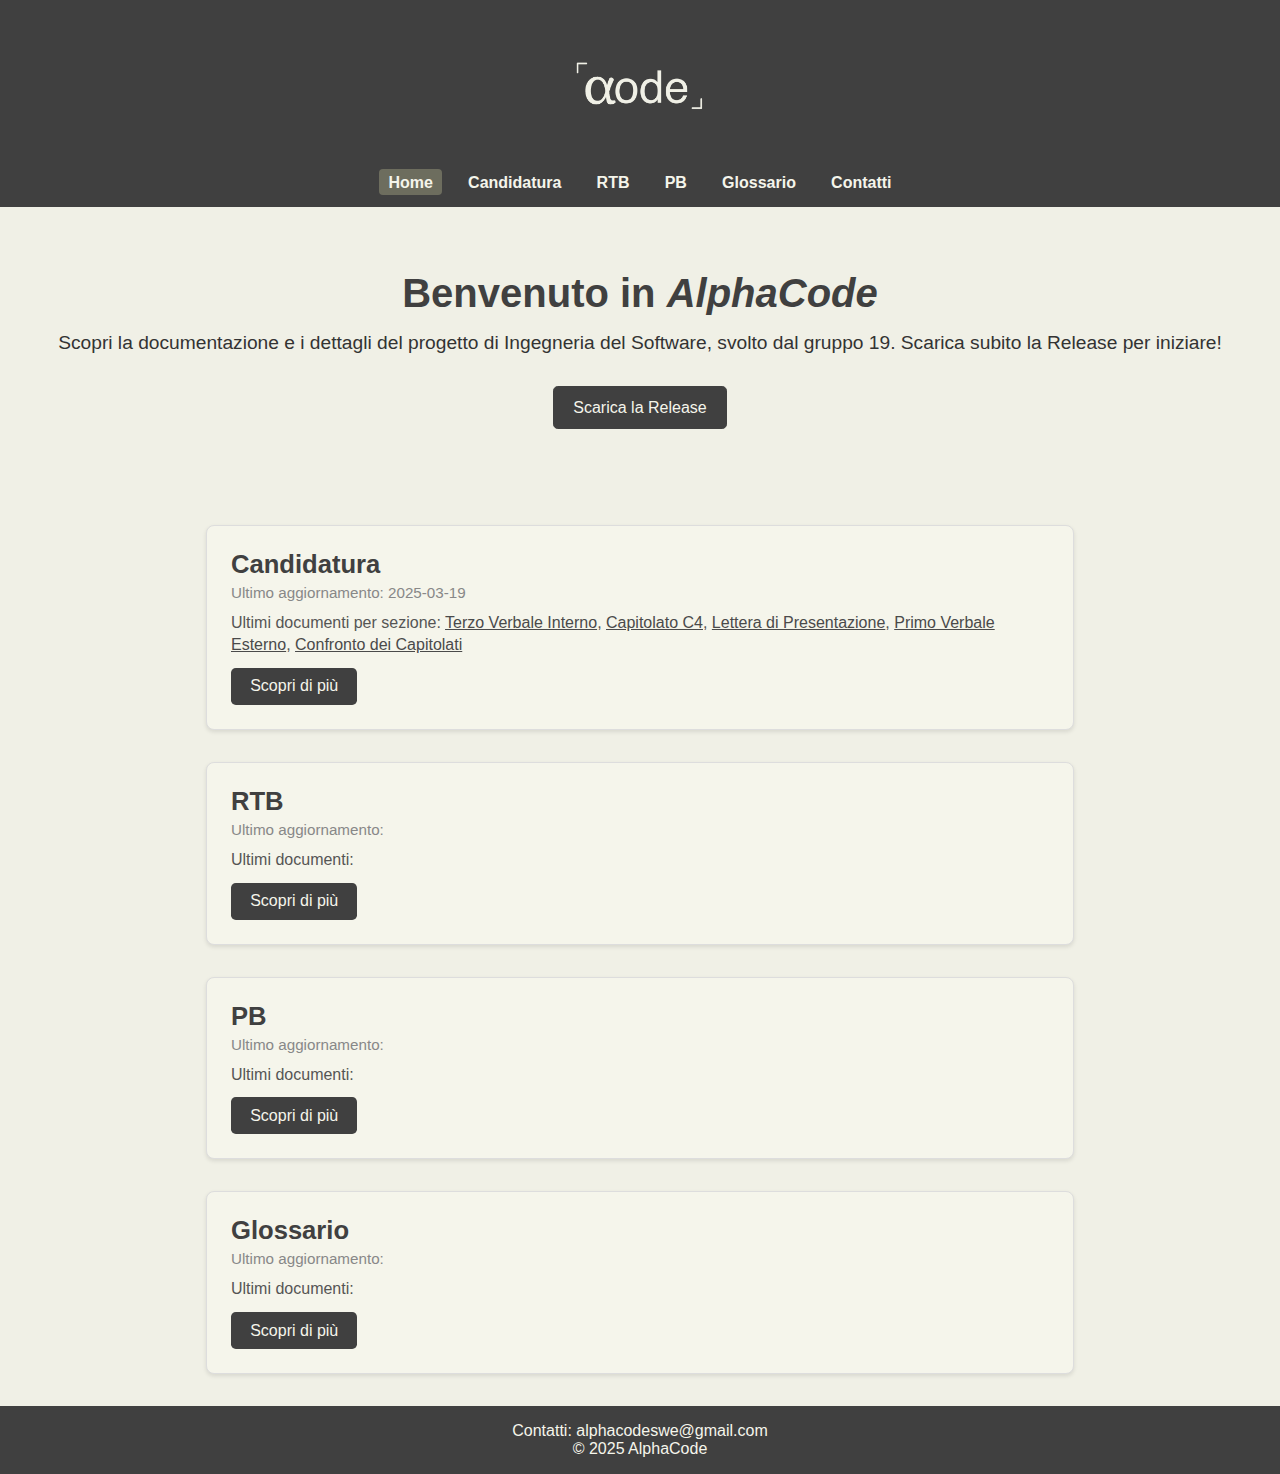
==== index.html @ 3c560c58 "Update index.html" ====
<!DOCTYPE html>
<html lang="it">
<head>
  <meta charset="UTF-8">
  <title>AlphaCode - Home</title>
  <link rel="stylesheet" href="css/style.css">
</head>
<body>
  <header class="main-header">
    <img src="images/LogoIvory.png" alt="AlphaCode Logo" class="top-logo">
    <nav class="main-nav">
      <ul>
        <li><a href="index.html" class="active">Home</a></li>
        <li><a href="pages/candidatura.html">Candidatura</a></li>
        <li><a href="pages/rtb.html">RTB</a></li>
        <li><a href="pages/pb.html">PB</a></li>
        <li><a href="pages/glossario.html">Glossario</a></li>
        <li><a href="pages/contatti.html">Contatti</a></li>
      </ul>
    </nav>
  </header>

  <main>
    <section class="hero">
      <h2>Benvenuto in <i>AlphaCode</i></h2>
      <p>Scopri la documentazione e i dettagli del progetto di Ingegneria del Software, svolto dal gruppo 19.
        Scarica subito la Release per iniziare!</p>
      <a href="docs/candidatura/release.zip" class="btn-hero">Scarica la Release</a>
    </section>

    <section class="container home-cards-container">
      <div class="horizontal-card">
        <!-- <div class="card-badge">C</div> -->
        <div class="card-content">
          <h3>Candidatura</h3>
          <div class="last-update">Ultimo aggiornamento: 2025-03-19</div>
          <p>
            Ultimi documenti per sezione: 
            <a href="https://alphacodeswe.github.io/AlphaCode-docs-file/candidatura/verbali/interni/VI_2025_03_18_v1.0.0_signed.pdf">Terzo Verbale Interno</a>,  
            <a href="https://alphacodeswe.github.io/AlphaCode-docs-file/candidatura/Capitolato_C4_signed.pdf">Capitolato C4</a>, 
            <a href="https://alphacodeswe.github.io/AlphaCode-docs-file/candidatura/LetteraPresentazione_2025_03_18_v1.0.0_signed.pdf">Lettera di Presentazione</a>,
            <a href="https://alphacodeswe.github.io/AlphaCode-docs-file/candidatura/verbali/esterni/VE_2025_03_17_v1.0.0_signed.pdf">Primo Verbale Esterno</a>,
            <a href="https://alphacodeswe.github.io/AlphaCode-docs-file/candidatura/ConfrontoCapitolati_2025_03_14_v1.1.0_signed.pdf">Confronto dei Capitolati</a>
        
               <!--
            <a href="docs/candidatura/verbali/2025-10-17_v1.1.pdf">Verbale 2025-10-17</a>
            -->
          </p>
          <a href="pages/candidatura.html" class="btn">Scopri di più</a>
        </div>
      </div>

      <div class="horizontal-card">
        <!-- <div class="card-badge">R</div> -->
        <div class="card-content">
          <h3>RTB</h3>
          <div class="last-update">Ultimo aggiornamento:</div>
          <p>
            Ultimi documenti: 
             <!--
            <a href="docs/rtb/release.zip">Release v2.0</a>, 
            <a href="docs/rtb/NormeProgetto_v2.1.pdf">Norme di Progetto</a>, 
            <a href="docs/rtb/verbali/2023-11-01_v2.0.pdf">Verbale Interno 2025-11-01</a>
            -->
          </p>
          <a href="pages/rtb.html" class="btn">Scopri di più</a>
        </div>
      </div>

      <div class="horizontal-card">
        <!-- <div class="card-badge">PB</div> -->
        <div class="card-content">
          <h3>PB</h3>
          <div class="last-update">Ultimo aggiornamento: </div>
          <p>
            Ultimi documenti: 
             <!--
            <a href="docs/pb/release.zip">Release v3.0</a>, 
            <a href="docs/pb/Glossario_v3.0.pdf">Glossario PB</a>, 
            <a href="docs/pb/verbali/2025-10-25_v1.0.pdf">Verbale Esterno 2025-10-25</a>
            -->
          </p>
          <a href="pages/pb.html" class="btn">Scopri di più</a>
        </div>
      </div>

      <div class="horizontal-card">
        <!-- <div class="card-badge">G</div> -->
        <div class="card-content">
          <h3>Glossario</h3>
          <div class="last-update">Ultimo aggiornamento: </div>
          <p>
            Ultimi documenti: 
            <!--
            <a href="docs/rtb/Glossario_v2.0.pdf">Glossario_v2.0.pdf</a>, 
            nuovi termini e definizioni
            -->
          </p>
          <a href="pages/glossario.html" class="btn">Scopri di più</a>
        </div>
      </div>
    </section>
  </main>

  <footer class="main-footer">
    <p>Contatti: <a href="mailto:alphacodeswe@gmail.com">alphacodeswe@gmail.com</a></p>
    <p>&copy; 2025 AlphaCode</p>
  </footer>

  <script src="js/script.js"></script>
</body>
</html>
---- css/style.css ----
:root {
  /* Neutral Warm Palette */
  --primary-bg: #404040;       /* Charcoal Gray - Header/Footer */
  --hover-bg: #6d6d5e;         /* Taupe Gray - Hover states */
  --secondary-bg: #5a5a4b;     /* Warm Medium Gray - Secondary elements */
  --primary-text: #333333;     /* Dark Gray - Main text */
  --light-text: #f5f5eb;       /* Soft Ivory - Text on dark */
  --accent-color: #404040;     /* Dark Gray - Buttons/Borders */
  --accent-hover: #5a5a4b;     /* Medium Taupe - Button hover */
  --active-color: #6d6d5e;     /* Warm Gray - Active links */
  --visited-color: #5a5a4b;    /* Matching secondary color */
  --background: #f0f0e6;       /* Warm Off-White - Page background */
  --link-default: #4a4a4a;     /* Slightly lighter than primary text */
}


* {
  margin: 0;
  padding: 0;
  box-sizing: border-box;
}
html, body {
  min-height: 100%;
}
body {
  display: flex;
  flex-direction: column;
  min-height: 100vh;
  overflow-y: auto;
  font-family: Arial, sans-serif;
  background: var(--background);
  color: var(--primary-text);
}
main {
  flex: 1 0 auto;
}

/* HEADER */
.main-header {
  background: var(--primary-bg);
  color: var(--light-text);
  padding: 1rem;
  text-align: center;
}
.main-header img {
  max-width: 150px;
  height: auto;
  display: block;
  margin: 0 auto;
}
.main-header h1 {
  margin-bottom: 0.5rem;
}

/* NAVIGAZIONE */
.main-nav ul {
  list-style: none;
  display: flex;
  justify-content: center;
  gap: 1rem;
  margin-top: 0.5rem;
}
.main-nav ul li a {
  color: var(--light-text);
  text-decoration: none;
  font-weight: bold;
  padding: 0.3rem 0.6rem;
  border-radius: 4px;
  transition: background 0.2s;
}
.main-nav ul li a:hover,
.main-nav ul li a.active {
  background: var(--hover-bg);
}

/* CONTENITORE GENERALE */
.container {
  max-width: 900px;
  margin: 2rem auto;
  padding: 0 1rem;
}

/* FOOTER */
.main-footer {
  background: var(--primary-bg);
  color: var(--light-text);
  text-align: center;
  padding: 1rem;
  flex-shrink: 0;
}
.main-footer a {
  color: var(--light-text); 
  text-decoration: none; 
}

.main-footer a:hover {
  text-decoration: underline; 
  color: var(--light-text); 
}


/* SEZIONE CONTATTI E CHI-SIAMO */
.section-contact h2,
.section-chi-siamo h2 {
  text-align: center;
  font-size: 2.5rem;
  color: var(--primary-bg);
  margin-bottom: 1.5rem;
}

/* GRIGLIA TEAM (BIG e 3x2) */
.team-big-cards {
  display: grid;
  grid-template-columns: 1fr 1fr;
  gap: 2rem;
  margin-top: 2rem;
}
.team-big-cards .card {
  background: var(--light-text);
  border: 1px solid #ddd;
  padding: 2rem;
  box-shadow: 0 2px 4px rgba(0, 0, 0, 0.1);
  border-radius: 0.5rem;
  max-width: 100%;
  font-size: 1.1rem;
}
.team-big-cards .card h3 {
  margin-bottom: 0.5rem;
  color: var(--primary-bg);
  text-align: center;
  font-size: 1.3rem;
}
.team-big-cards .card p {
  margin-bottom: 0.5rem;
  color: #555;
}
.team-grid-3x2 {
  display: grid;
  grid-template-columns: repeat(3, 1fr);
  gap: 2rem;
  margin-top: 2rem;
}
.team-grid-3x2 .card {
  background: var(--light-text);
  border: 1px solid #ddd;
  padding: 1rem;
  box-shadow: 0 2px 4px rgba(0, 0, 0, 0.1);
  border-radius: 0.5rem;
  max-width: 300px;
}
.team-grid-3x2 .card h3 {
  margin-bottom: 0.5rem;
  color: var(--primary-bg);
  text-align: center;
}
.team-grid-3x2 .card p {
  margin-bottom: 0.5rem;
  color: #555;
}
.team-grid-3x2 .card a {
  color: var(--primary-bg);
  text-decoration: none;
  transition: color 0.2s;
}
.team-grid-3x2 .card a:hover {
  text-decoration: underline;
  color: var(--hover-bg);
}

/* SEZIONE GLOSSARIO */
.section-glossary {
  margin-top: 2rem;
}
.alphabet-nav {
  text-align: center;
  margin: 1.5rem 0 2rem;
}
.alphabet-nav a {
  display: inline-block;
  margin: 0.25rem;
  padding: 0.5rem 0.75rem;
  background: transparent;
  color: var(--primary-bg);
  border: 2px solid var(--primary-bg);
  text-decoration: none;
  border-radius: 4px;
  font-weight: bold;
  transition: background 0.2s, color 0.2s;
}
.alphabet-nav a:hover {
  background: var(--primary-bg);
  color: var(--light-text);
}
.alphabet-nav a:visited {
  background: transparent;
  color: var(--primary-bg);
  border: 2px solid var(--primary-bg);
}
.letter-section {
  margin-bottom: 2rem;
}
.letter-section h2 {
  font-size: 1.5rem;
  color: var(--primary-bg);
  margin-bottom: 1rem;
  border-bottom: 1px solid #ddd;
  padding-bottom: 0.5rem;
}
.letter-section dl {
  margin-left: 1rem;
}
.letter-section dt {
  font-weight: bold;
  margin-top: 1rem;
  color: var(--primary-text);
}
.letter-section dd {
  margin: 0 0 1rem 1rem;
  line-height: 1.5;
  color: #555;
}

/* SEZIONE DOCUMENTI (Candidatura, RTB, PB, …) */
.section-doc h2 {
  text-align: center;
  font-size: 2rem;
  margin-bottom: 1.5rem;
  color: var(--primary-bg);
}
.section-doc .intro {
  font-size: 1rem;
  color: #555;
  margin-bottom: 1.5rem;
}
.doc-grid-release {
  display: grid;
  grid-template-columns: 1fr;
  gap: 2rem;
  margin-bottom: 2rem;
}
.doc-grid-release .doc-card {
  width: 100%;
  text-align: center;
  background: var(--light-text);
  border: 1px solid #ddd;
  padding: 1rem;
  border-radius: 0.5rem;
  box-shadow: 0 2px 4px rgba(0,0,0,0.1);
}
.doc-grid-bottom {
  display: grid;
  grid-template-columns: repeat(3, 1fr);
  gap: 2rem;
}
.doc-card {
  background: var(--light-text);
  border: 1px solid #ddd;
  padding: 1rem;
  border-radius: 0.5rem;
  box-shadow: 0 2px 4px rgba(0,0,0,0.1);
}
.doc-card h3 {
  margin-bottom: 0.5rem;
  color: var(--primary-bg);
  text-align: center;
}
.doc-card p {
  margin-bottom: 0.5rem;
  color: #555;
}
.doc-card a {
  color: var(--primary-bg);
  text-decoration: none;
  transition: color 0.2s;
}
.doc-card a:hover {
  text-decoration: underline;
  color: var(--hover-bg);
}
.doc-subblock {
  margin-bottom: 1rem;
}
.doc-subblock h4 {
  margin-bottom: 0.5rem;
  color: var(--primary-text);
}
.doc-subblock ul {
  list-style: inside square;
  margin-left: 1rem;
  margin-top: 0.5rem;
}

/* SEZIONE HERO (HOME) */
.hero {
  text-align: center;
  padding: 4rem 1rem;
  /* background: #dadada; */
  margin-bottom: 2rem;
}
.hero h2 {
  font-size: 2.5rem;
  margin-bottom: 1rem;
  color: var(--primary-bg);
}
.hero p {
  font-size: 1.2rem;
  margin-bottom: 2rem;
  color: var(--primary-text);
}
.hero a {
  display: inline-block;
  padding: 0.7rem 1.2rem;
  background: var(--primary-bg); /* Usa il colore principale */
  color: var(--light-text);
  text-decoration: none;
  border-radius: 0.3rem;
  transition: background 0.3s, transform 0.1s;
  border: 1px solid var(--primary-bg); /* Bordo per visibilità */
}

.hero a:hover {
  background: var(--hover-bg); /* Stesso comportamento dei bottoni sotto */
  color: var(--light-text);
  transform: scale(1.05);
}

.hero a:active {
  background: var(--secondary-bg); /* Leggermente più scuro quando cliccato */
  color: var(--light-text);
  transform: scale(0.98);
}


/* HOME: CARD ORIZZONTALI */
.home-cards-container {
  display: flex;
  flex-direction: column;
  gap: 2rem;
  margin-bottom: 2rem;
}
.horizontal-card {
  display: flex;
  align-items: center;
  background: var(--light-text);
  border: 1px solid #ddd;
  border-radius: 0.5rem;
  box-shadow: 0 2px 4px rgba(0,0,0,0.1);
  padding: 1.5rem;
}
.horizontal-card .card-badge {
  flex: 0 0 100px;
  width: 100px;
  height: 100px;
  background: var(--primary-bg);
  border-radius: 50%;
  color: var(--light-text);
  font-size: 1.5rem;
  display: flex;
  align-items: center;
  justify-content: center;
  margin-right: 1.5rem;
}
.horizontal-card .card-content {
  flex: 1;
}
.horizontal-card .card-content h3 {
  margin-bottom: 0.3rem;
  color: var(--primary-bg);
  font-size: 1.6rem;
}
.horizontal-card .card-content .last-update {
  font-size: 0.95rem;
  color: #888;
  margin-bottom: 0.7rem;
}
.horizontal-card .card-content p {
  margin-bottom: 0.7rem;
  color: #555;
  line-height: 1.4;
}
.horizontal-card .card-content a.btn {
  display: inline-block;
  padding: 0.6rem 1.2rem;
  background: var(--accent-color);
  color: var(--light-text);
  text-decoration: none;
  border-radius: 0.3rem;
  transition: background 0.3s;
}
.horizontal-card .card-content a.btn:hover {
  background: var(--accent-hover);
}

/* SEZIONE CONTATTI (GRADIENT) */
.contact-section {
  background: linear-gradient(135deg, #8e8e8e, #c2c2c2);
  padding: 3rem 1rem;
  color: var(--light-text);
  text-align: center;
  border-radius: 0.5rem;
  margin-bottom: 2rem;
}
.contact-section h3 {
  font-size: 2rem;
  margin-bottom: 1rem;
  color: #f5f5f5;
}
.contact-form {
  max-width: 700px;
  margin: 0 auto;
  text-align: left;
}
.form-row {
  display: flex;
  flex-wrap: wrap;
  gap: 1rem;
  margin-bottom: 1rem;
}
.form-column {
  flex: 1 1 calc(50% - 1rem);
  display: flex;
  flex-direction: column;
}
.contact-form label {
  font-weight: bold;
  margin-bottom: 0.3rem;
  color: #f5f5f5;
}
.contact-form input[type="text"],
.contact-form input[type="email"],
contact-form textarea {
  padding: 0.5rem;
  border: none;
  border-radius: 4px;
  outline: none;
  margin-bottom: 0.8rem;
  font-size: 1rem;
  background: #f5f5f5;
  color: #333;
}
.contact-form textarea {
  resize: vertical;
  min-height: 120px;
}
.submit-btn {
  display: inline-block;
  padding: 0.7rem 1.5rem;
  font-size: 1rem;
  font-weight: bold;
  color: #f5f5f5;
  background: var(--accent-color);
  border: none;
  border-radius: 4px;
  cursor: pointer;
  transition: opacity 0.3s;
  margin-top: 0.5rem;
}
.submit-btn:hover {
  opacity: 0.9;
}
/* LINK GLOBALI */
a {
  color: var(--link-default);
  transition: color 0.3s;
}
nav a.clicked {
  color: var(--active-color);
}
a:hover {
  color: var(--hover-bg);
}
a:visited {
  color: var(--visited-color);
}
a:active {
  color: var(--active-color);
}
.company-logo {
  max-width: 80%; /* Adatta la dimensione alla card */
  height: auto;
  display: block;
  margin: 1rem auto 0 auto; /* Centra il logo */
  max-height: 100px; /* Imposta un’altezza massima per evitare che diventi troppo grande */
  object-fit: contain; /* Mantiene la proporzione senza distorsioni */
}


.company-logo:hover {
  opacity: 1;  /* Rende il logo pienamente visibile al passaggio del mouse */
}
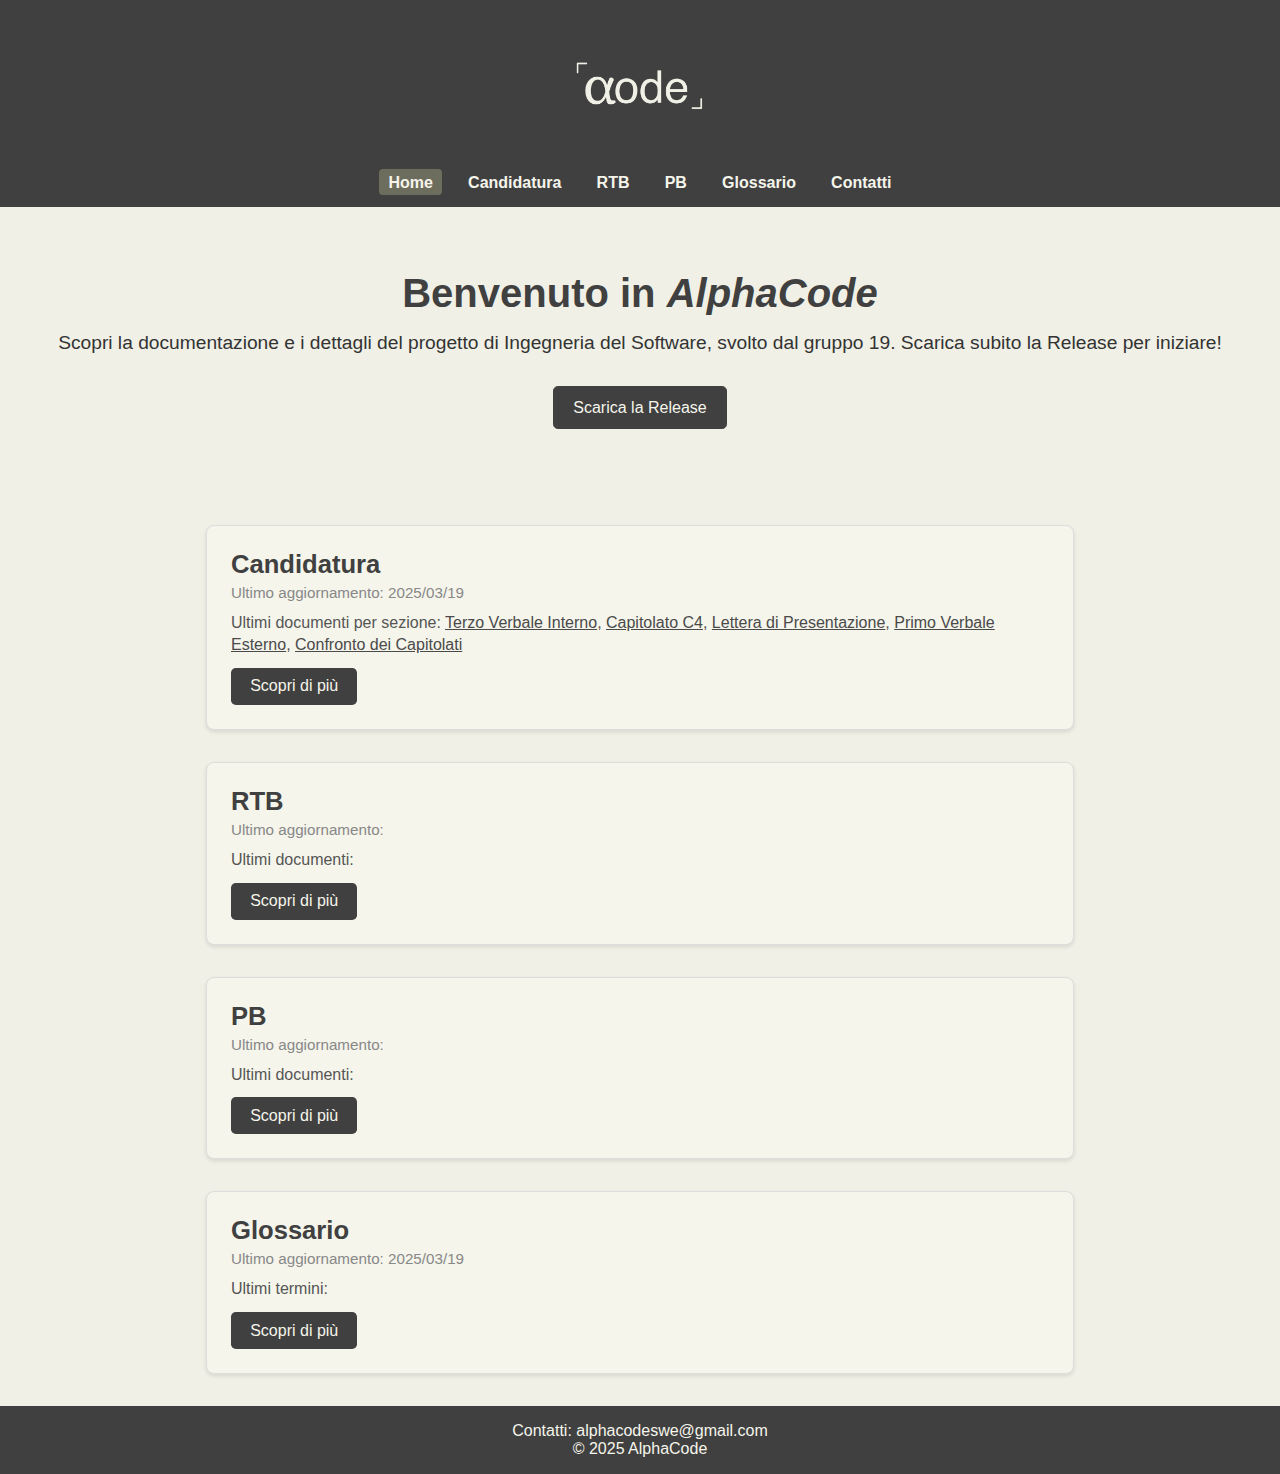
==== commit 53cff187: "Update index.html" ====
--- a/index.html
+++ b/index.html
@@ -33,7 +33,7 @@
         <!-- <div class="card-badge">C</div> -->
         <div class="card-content">
           <h3>Candidatura</h3>
-          <div class="last-update">Ultimo aggiornamento: 2025-03-19</div>
+          <div class="last-update">Ultimo aggiornamento: 2025/03/19</div>
           <p>
             Ultimi documenti per sezione: 
             <a href="https://alphacodeswe.github.io/AlphaCode-docs-file/candidatura/verbali/interni/VI_2025_03_18_v1.0.0_signed.pdf">Terzo Verbale Interno</a>,  
@@ -88,9 +88,9 @@
         <!-- <div class="card-badge">G</div> -->
         <div class="card-content">
           <h3>Glossario</h3>
-          <div class="last-update">Ultimo aggiornamento: </div>
+          <div class="last-update">Ultimo aggiornamento: 2025/03/19</div>
           <p>
-            Ultimi documenti: 
+            Ultimi termini: 
             <!--
             <a href="docs/rtb/Glossario_v2.0.pdf">Glossario_v2.0.pdf</a>, 
             nuovi termini e definizioni
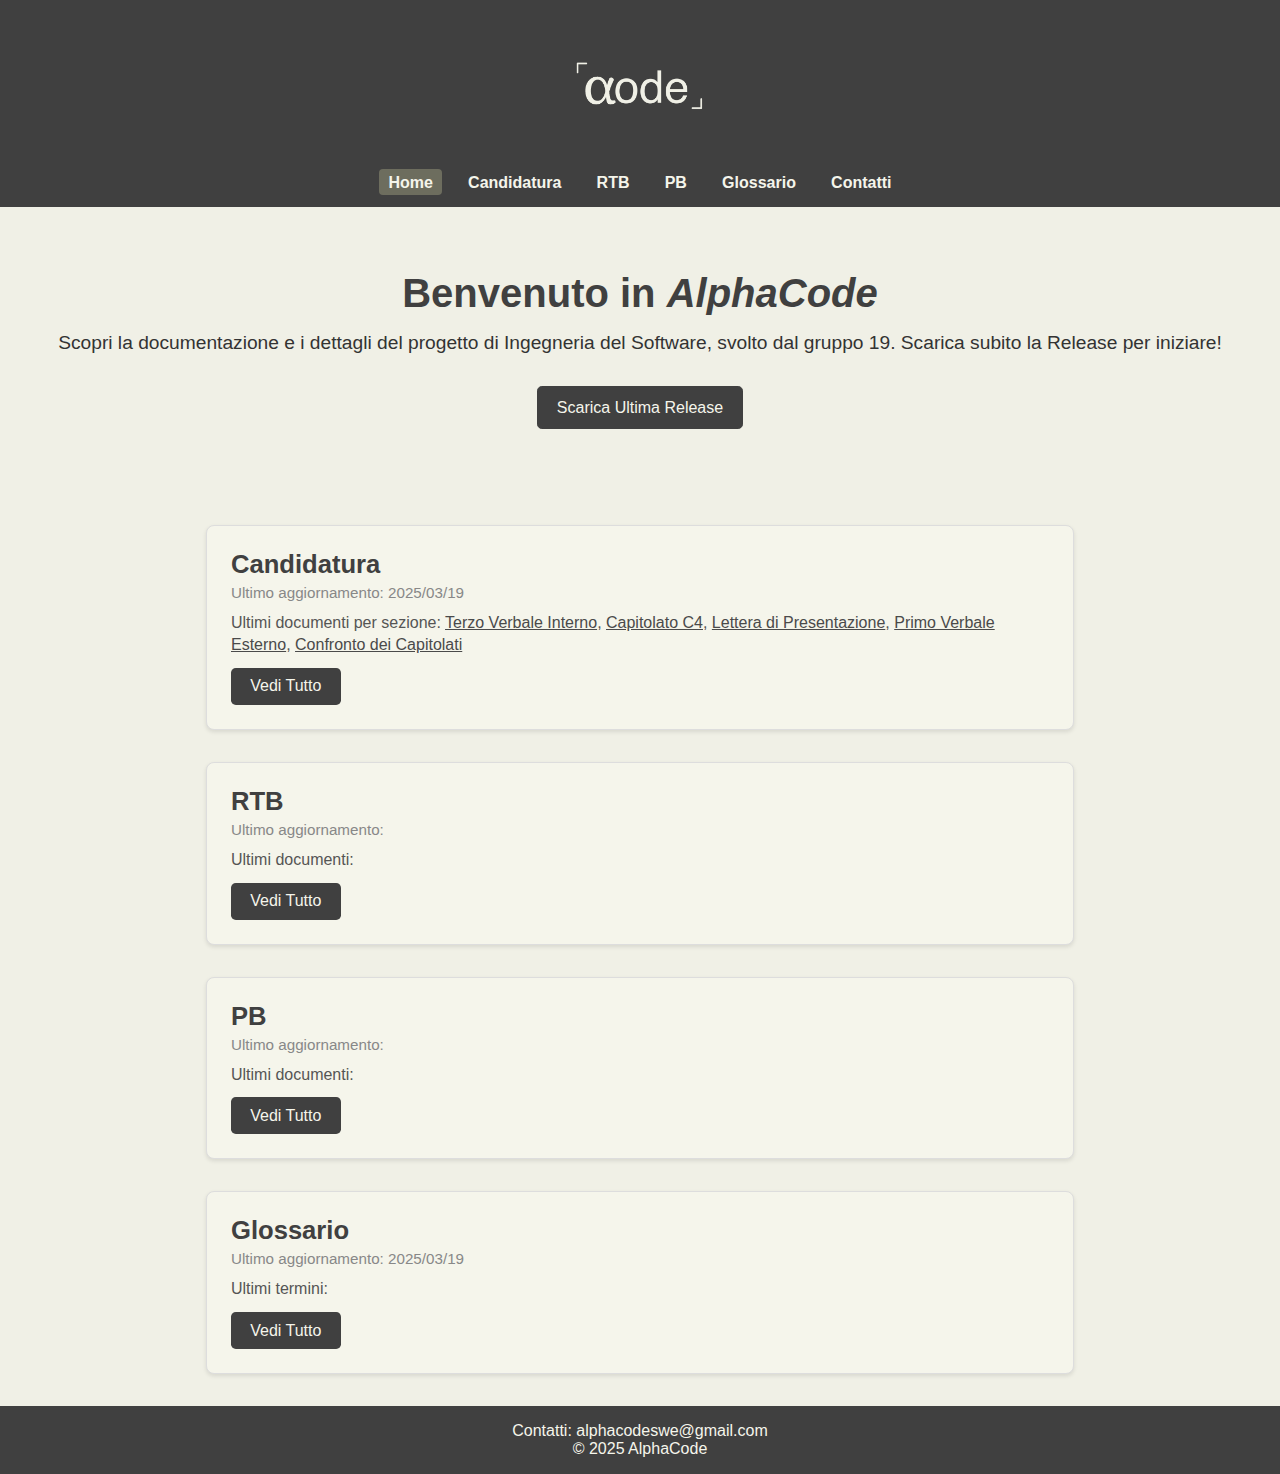
==== commit 4eae1282: "Update index.html" ====
--- a/index.html
+++ b/index.html
@@ -4,6 +4,7 @@
   <meta charset="UTF-8">
   <title>AlphaCode - Home</title>
   <link rel="stylesheet" href="css/style.css">
+  <link rel="icon" type="image/png" href="images/favicon.png">
 </head>
 <body>
   <header class="main-header">
@@ -25,7 +26,7 @@
       <h2>Benvenuto in <i>AlphaCode</i></h2>
       <p>Scopri la documentazione e i dettagli del progetto di Ingegneria del Software, svolto dal gruppo 19.
         Scarica subito la Release per iniziare!</p>
-      <a href="docs/candidatura/release.zip" class="btn-hero">Scarica la Release</a>
+      <a href="https://github.com/AlphaCodeSWE/AlphaCode-docs-file/releases/download/candidatura/candidatura-release.zip" class="btn-hero">Scarica Ultima Release</a>
     </section>
 
     <section class="container home-cards-container">
@@ -46,7 +47,7 @@
             <a href="docs/candidatura/verbali/2025-10-17_v1.1.pdf">Verbale 2025-10-17</a>
             -->
           </p>
-          <a href="pages/candidatura.html" class="btn">Scopri di più</a>
+          <a href="pages/candidatura.html" class="btn">Vedi Tutto</a>
         </div>
       </div>
 
@@ -63,7 +64,7 @@
             <a href="docs/rtb/verbali/2023-11-01_v2.0.pdf">Verbale Interno 2025-11-01</a>
             -->
           </p>
-          <a href="pages/rtb.html" class="btn">Scopri di più</a>
+          <a href="pages/rtb.html" class="btn">Vedi Tutto</a>
         </div>
       </div>
 
@@ -80,7 +81,7 @@
             <a href="docs/pb/verbali/2025-10-25_v1.0.pdf">Verbale Esterno 2025-10-25</a>
             -->
           </p>
-          <a href="pages/pb.html" class="btn">Scopri di più</a>
+          <a href="pages/pb.html" class="btn">Vedi Tutto</a>
         </div>
       </div>
 
@@ -96,7 +97,7 @@
             nuovi termini e definizioni
             -->
           </p>
-          <a href="pages/glossario.html" class="btn">Scopri di più</a>
+          <a href="pages/glossario.html" class="btn">Vedi Tutto</a>
         </div>
       </div>
     </section>
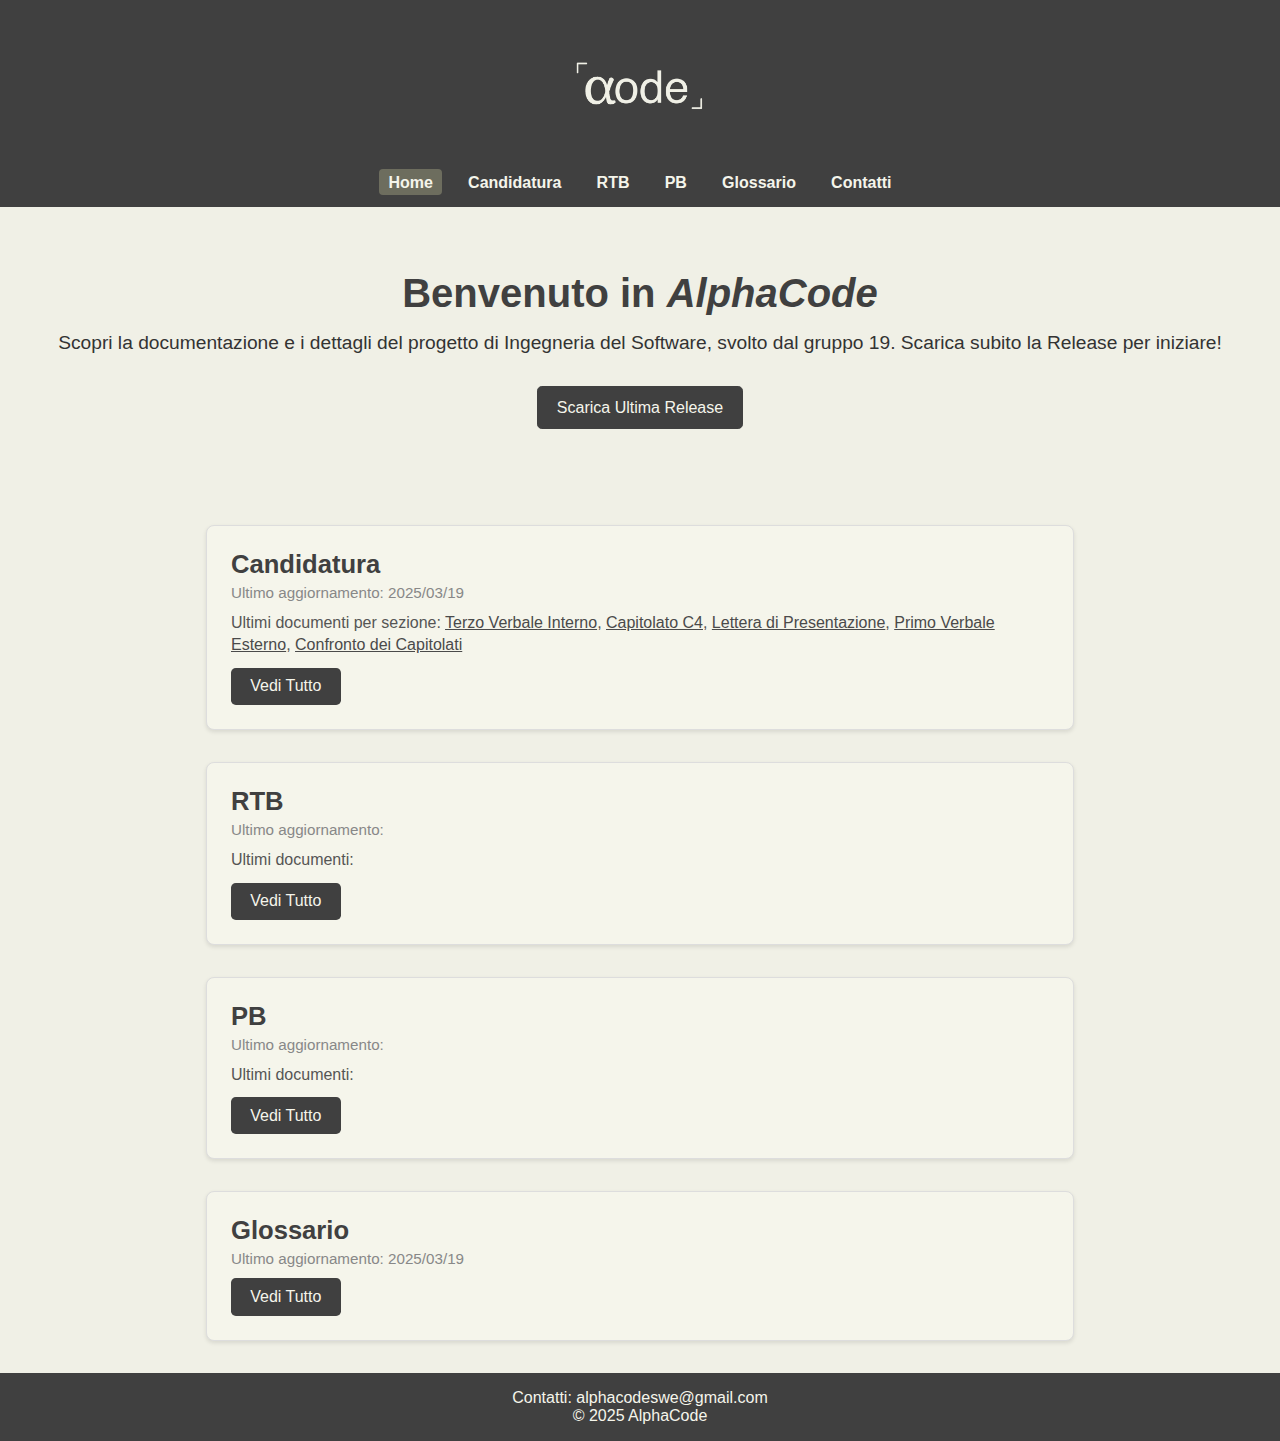
==== commit bceacd98: "Update index.html" ====
--- a/index.html
+++ b/index.html
@@ -90,13 +90,7 @@
         <div class="card-content">
           <h3>Glossario</h3>
           <div class="last-update">Ultimo aggiornamento: 2025/03/19</div>
-          <p>
-            Ultimi termini: 
-            <!--
-            <a href="docs/rtb/Glossario_v2.0.pdf">Glossario_v2.0.pdf</a>, 
-            nuovi termini e definizioni
-            -->
-          </p>
+          
           <a href="pages/glossario.html" class="btn">Vedi Tutto</a>
         </div>
       </div>
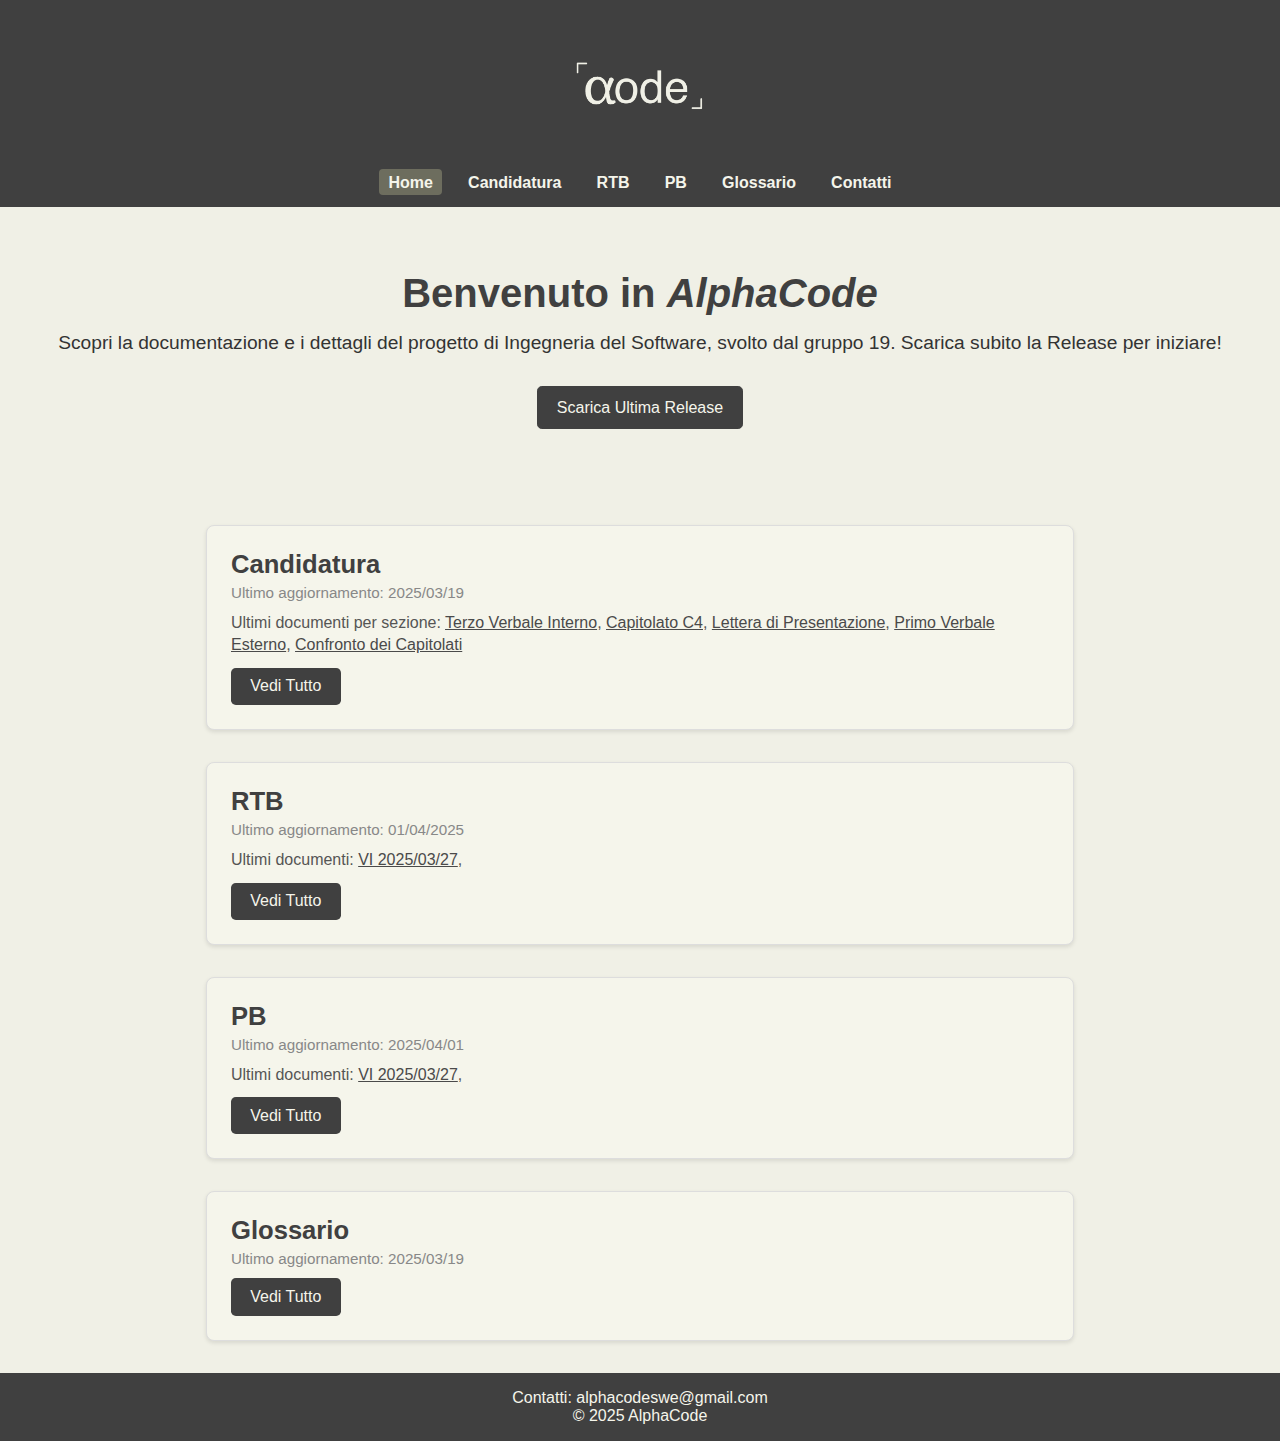
==== commit 746c2707: "Update index.html" ====
--- a/index.html
+++ b/index.html
@@ -55,11 +55,12 @@
         <!-- <div class="card-badge">R</div> -->
         <div class="card-content">
           <h3>RTB</h3>
-          <div class="last-update">Ultimo aggiornamento:</div>
+          <div class="last-update">Ultimo aggiornamento: 01/04/2025</div>
           <p>
             Ultimi documenti: 
-             <!--
-            <a href="docs/rtb/release.zip">Release v2.0</a>, 
+          
+            <a href="https://alphacodeswe.github.io/AlphaCode-docs-file/rtb/interni/verbali/VI_2025_03_27_v1.1.0_signed.pdf">VI 2025/03/27</a>, 
+            <!--
             <a href="docs/rtb/NormeProgetto_v2.1.pdf">Norme di Progetto</a>, 
             <a href="docs/rtb/verbali/2023-11-01_v2.0.pdf">Verbale Interno 2025-11-01</a>
             -->
@@ -72,11 +73,12 @@
         <!-- <div class="card-badge">PB</div> -->
         <div class="card-content">
           <h3>PB</h3>
-          <div class="last-update">Ultimo aggiornamento: </div>
+          <div class="last-update">Ultimo aggiornamento: 2025/04/01 </div>
           <p>
             Ultimi documenti: 
+          
+            <a href="https://alphacodeswe.github.io/AlphaCode-docs-file/rtb/interni/verbali/VI_2025_03_27_v1.1.0_signed.pdf">VI 2025/03/27</a>, 
              <!--
-            <a href="docs/pb/release.zip">Release v3.0</a>, 
             <a href="docs/pb/Glossario_v3.0.pdf">Glossario PB</a>, 
             <a href="docs/pb/verbali/2025-10-25_v1.0.pdf">Verbale Esterno 2025-10-25</a>
             -->
--- a/css/style.css
+++ b/css/style.css
@@ -247,6 +247,21 @@
   border-radius: 0.5rem;
   box-shadow: 0 2px 4px rgba(0,0,0,0.1);
 }
+.doc-grid-archive {
+  display: grid;
+  grid-template-columns: 1fr;
+  gap: 2rem;
+  margin-top: 2rem;
+}
+.doc-grid-archive .doc-card {
+  width: 100%;
+  text-align: center;
+  background: var(--light-text);
+  border: 1px solid #ddd;
+  padding: 1rem;
+  border-radius: 0.5rem;
+  box-shadow: 0 2px 4px rgba(0,0,0,0.1);
+}
 .doc-grid-bottom {
   display: grid;
   grid-template-columns: repeat(3, 1fr);
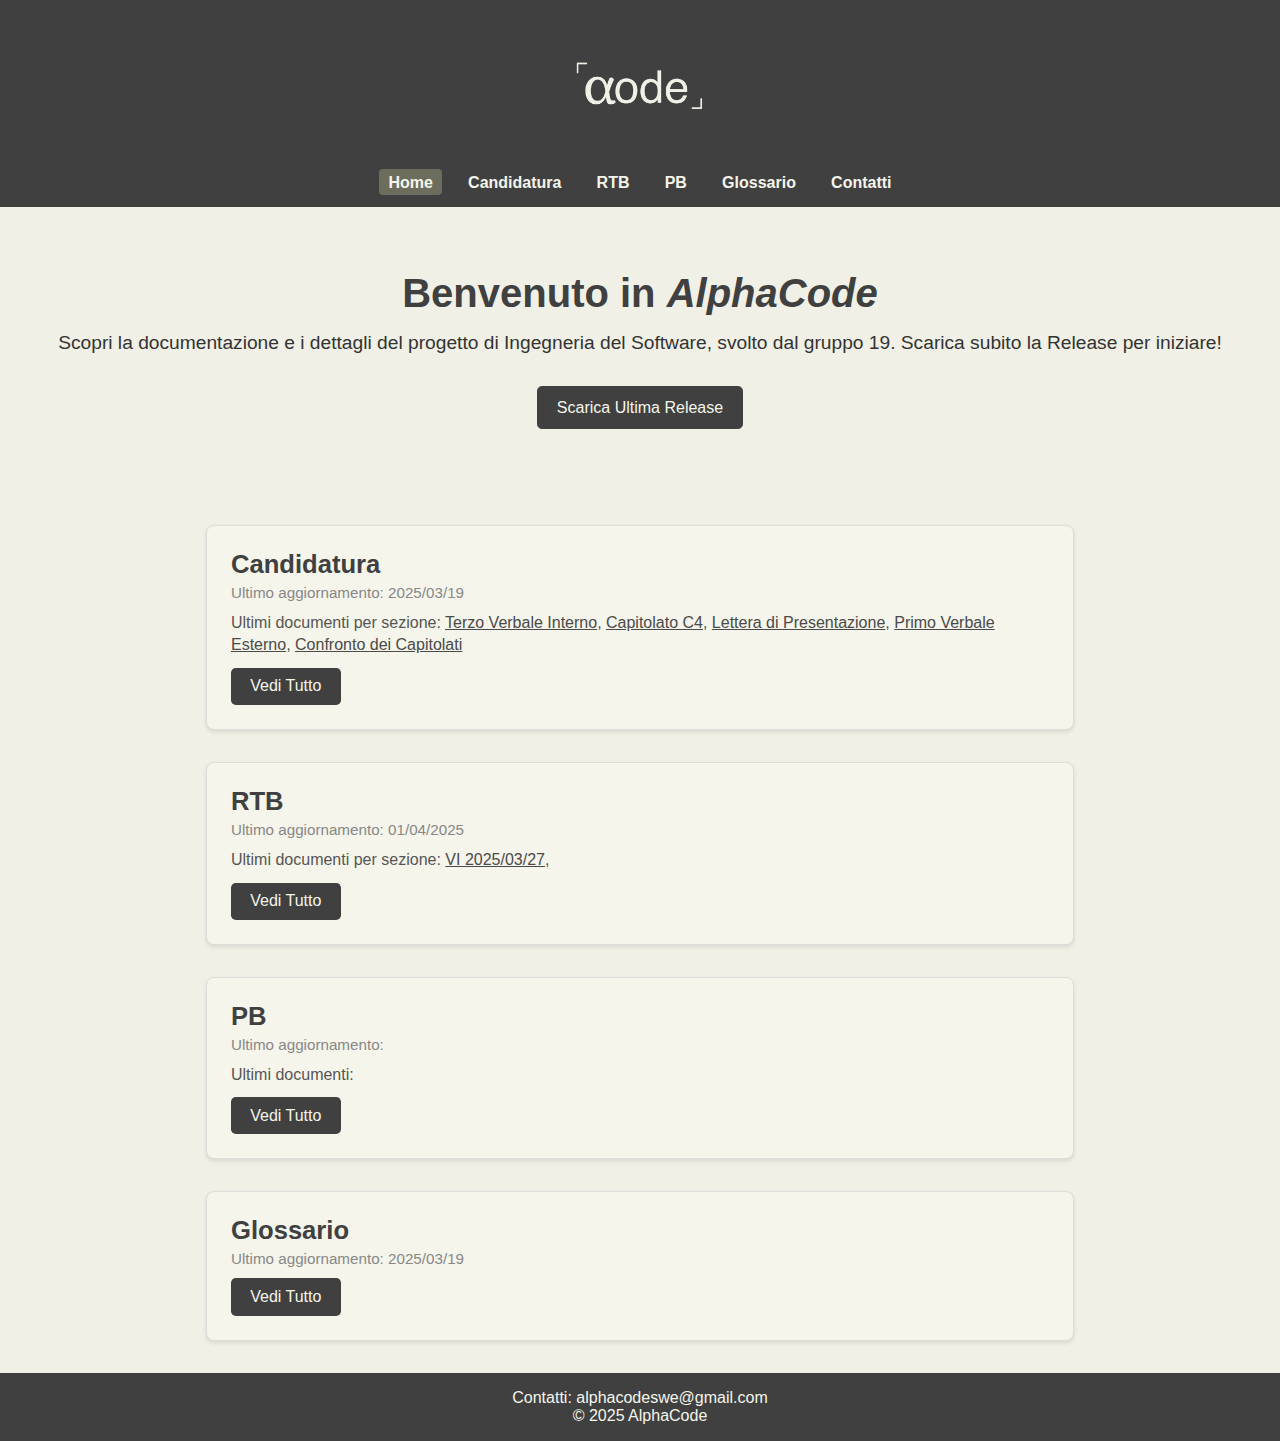
==== commit dc0989ba: "Update index.html" ====
--- a/index.html
+++ b/index.html
@@ -57,7 +57,7 @@
           <h3>RTB</h3>
           <div class="last-update">Ultimo aggiornamento: 01/04/2025</div>
           <p>
-            Ultimi documenti: 
+            Ultimi documenti per sezione: 
           
             <a href="https://alphacodeswe.github.io/AlphaCode-docs-file/rtb/interni/verbali/VI_2025_03_27_v1.1.0_signed.pdf">VI 2025/03/27</a>, 
             <!--
@@ -73,12 +73,12 @@
         <!-- <div class="card-badge">PB</div> -->
         <div class="card-content">
           <h3>PB</h3>
-          <div class="last-update">Ultimo aggiornamento: 2025/04/01 </div>
+          <div class="last-update">Ultimo aggiornamento: </div>
           <p>
             Ultimi documenti: 
-          
+            <!--
             <a href="https://alphacodeswe.github.io/AlphaCode-docs-file/rtb/interni/verbali/VI_2025_03_27_v1.1.0_signed.pdf">VI 2025/03/27</a>, 
-             <!--
+            
             <a href="docs/pb/Glossario_v3.0.pdf">Glossario PB</a>, 
             <a href="docs/pb/verbali/2025-10-25_v1.0.pdf">Verbale Esterno 2025-10-25</a>
             -->
